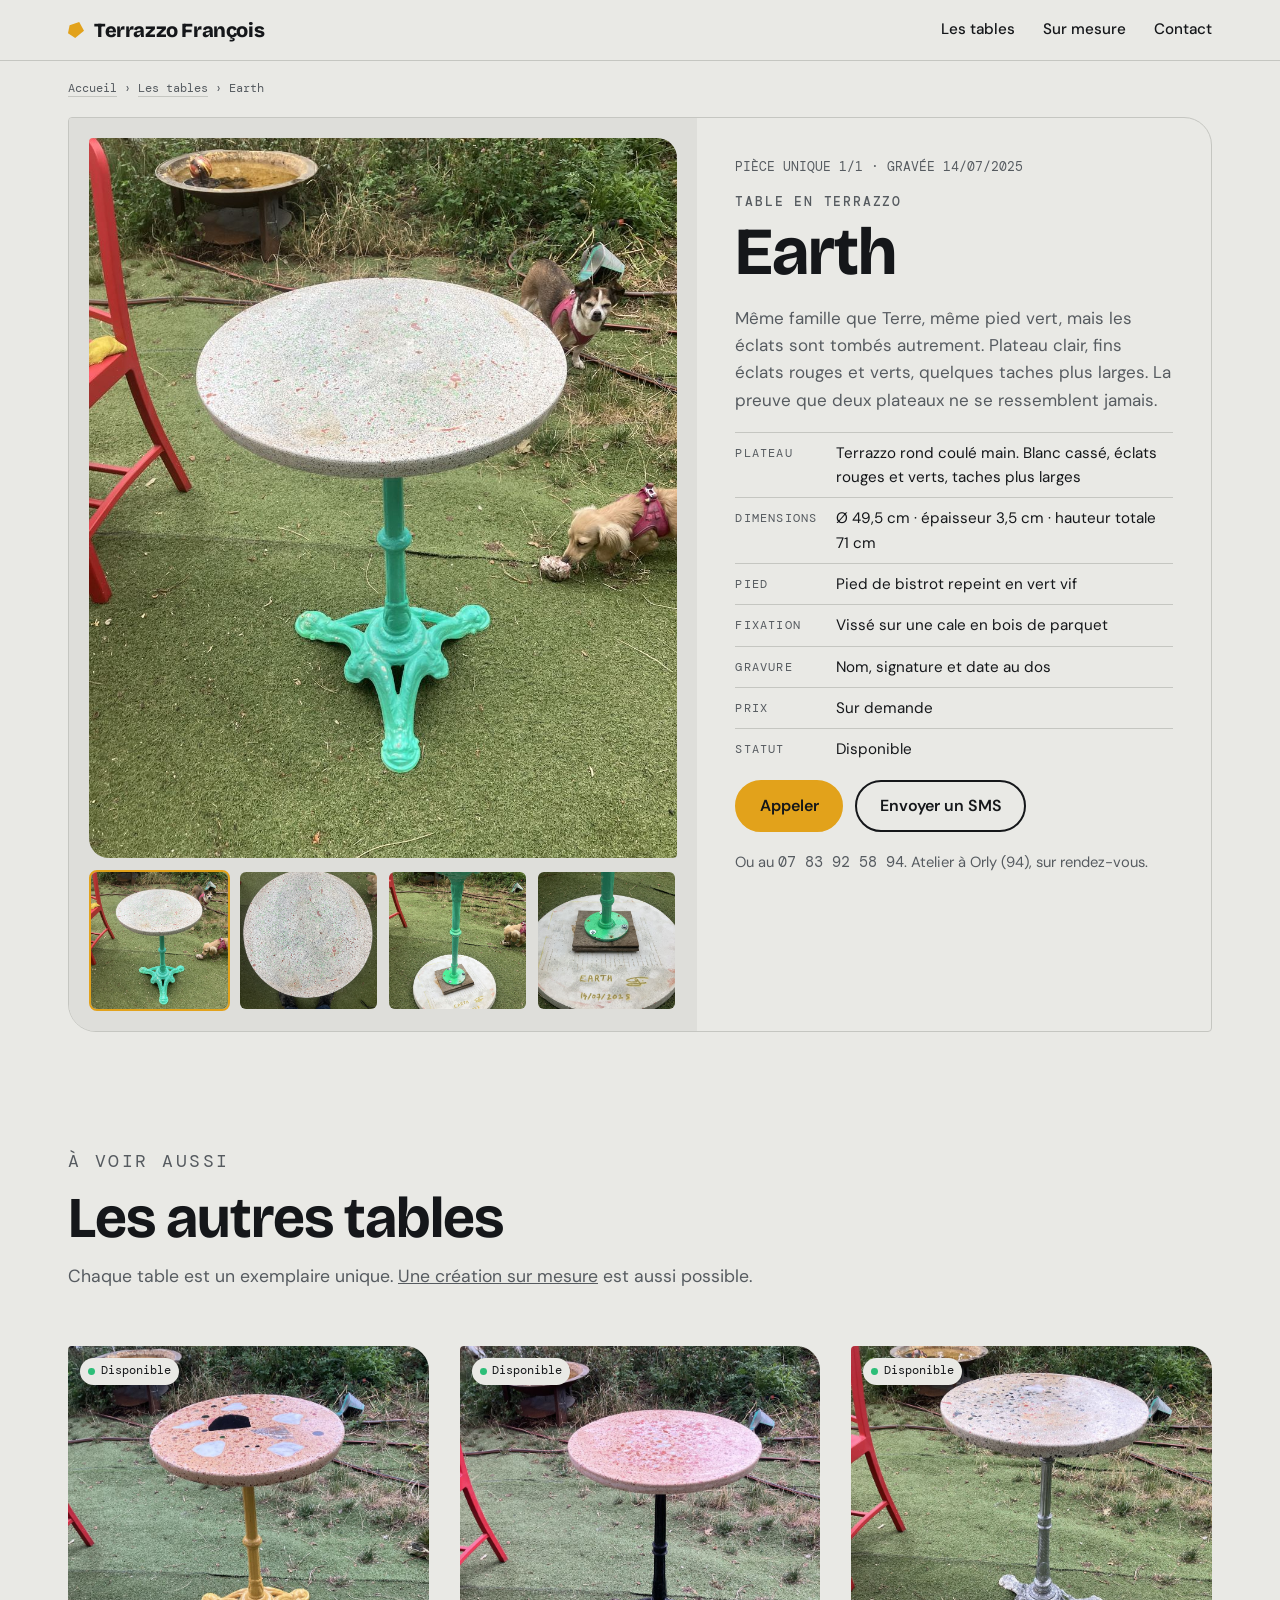
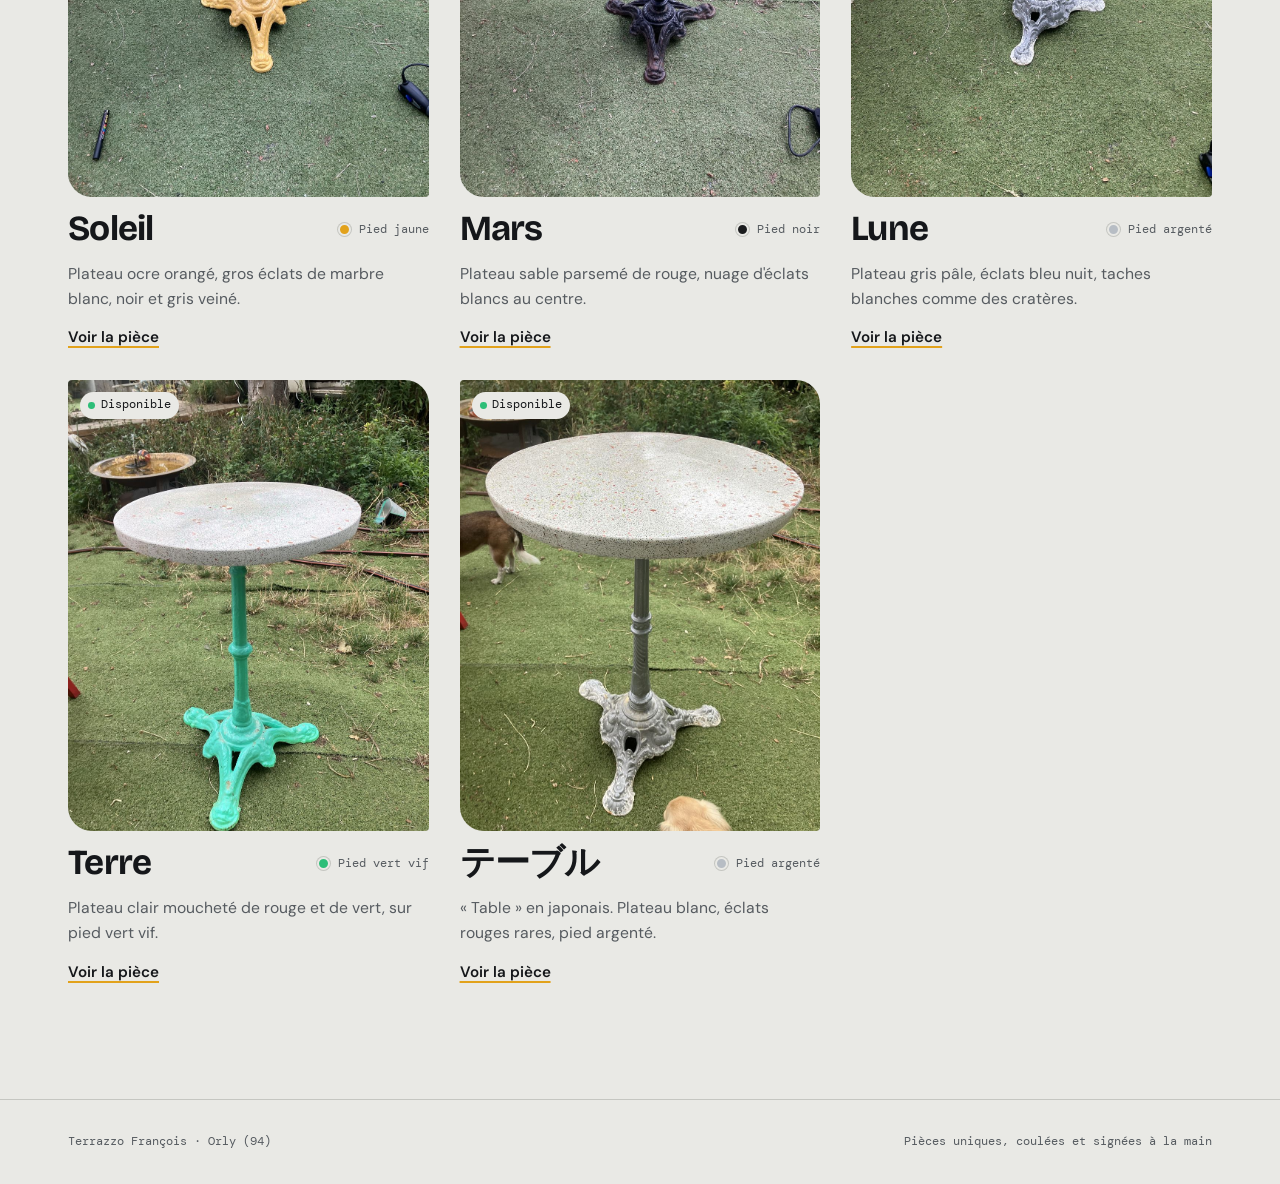
==== tables/earth/index.html @ f6dec630 "SEO : une page par table, données structurées, sitemap, FAQ, CSS externe Co-Authored-By: Claude Sonn" ====
<!doctype html>
<html lang="fr">
<head>
<meta charset="utf-8">
<meta name="viewport" content="width=device-width, initial-scale=1, viewport-fit=cover">
<title>Table terrazzo Earth, pièce unique pied vert vif | Terrazzo François</title>
<meta name="description" content="Table en terrazzo Earth, pièce unique coulée main à Orly. Plateau Ø 49,5 cm, pied vert vif, 71 cm de haut. Nom, signature et date gravés.">
<link rel="canonical" href="https://frafra92.github.io/terrazzo/tables/earth/">
<meta property="og:site_name" content="Terrazzo François">
<meta property="og:locale" content="fr_FR">
<meta property="og:type" content="product">
<meta property="og:title" content="Table terrazzo Earth, pièce unique pied vert vif | Terrazzo François">
<meta property="og:description" content="Table en terrazzo Earth, pièce unique coulée main à Orly. Plateau Ø 49,5 cm, pied vert vif, 71 cm de haut. Nom, signature et date gravés.">
<meta property="og:url" content="https://frafra92.github.io/terrazzo/tables/earth/">
<meta property="og:image" content="https://frafra92.github.io/terrazzo/img/earth-1.jpg">
<meta name="twitter:card" content="summary_large_image">
<link rel="preconnect" href="https://fonts.googleapis.com">
<link rel="preconnect" href="https://fonts.gstatic.com" crossorigin>
<link rel="stylesheet" href="https://fonts.googleapis.com/css2?family=Bricolage+Grotesque:opsz,wght@12..96,500..800&family=DM+Sans:wght@400;500;600&family=DM+Mono:wght@400;500&family=Noto+Sans+JP:wght@600&text=%E3%83%86%E3%83%BC%E3%83%96%E3%83%AB&display=swap">
<link rel="stylesheet" href="../../style.css">
<script type="application/ld+json">{"@context": "https://schema.org", "@type": "Product", "name": "Table en terrazzo Earth", "description": "Même famille que Terre, même pied vert, mais les éclats sont tombés autrement. Plateau clair, fins éclats rouges et verts, quelques taches plus larges. La preuve que deux plateaux ne se ressemblent jamais.", "image": ["https://frafra92.github.io/terrazzo/img/earth-1.jpg", "https://frafra92.github.io/terrazzo/img/earth-2.jpg", "https://frafra92.github.io/terrazzo/img/earth-3.jpg", "https://frafra92.github.io/terrazzo/img/earth-4.jpg"], "brand": {"@type": "Brand", "name": "Terrazzo François"}, "category": "Table", "material": "Terrazzo", "color": "vert vif", "height": {"@type": "QuantitativeValue", "value": 71, "unitCode": "CMT"}, "width": {"@type": "QuantitativeValue", "value": 49.5, "unitCode": "CMT"}, "depth": {"@type": "QuantitativeValue", "value": 49.5, "unitCode": "CMT"}, "productionDate": "2025-07-14", "url": "https://frafra92.github.io/terrazzo/tables/earth/"}</script>
<script type="application/ld+json">{"@context": "https://schema.org", "@type": "BreadcrumbList", "itemListElement": [{"@type": "ListItem", "position": 1, "name": "Accueil", "item": "https://frafra92.github.io/terrazzo/"}, {"@type": "ListItem", "position": 2, "name": "Les tables", "item": "https://frafra92.github.io/terrazzo/#pieces"}, {"@type": "ListItem", "position": 3, "name": "Earth", "item": "https://frafra92.github.io/terrazzo/tables/earth/"}]}</script>
</head>
<body>
<header class="top">
  <div class="wrap">
    <a class="brand" href="../../"><i aria-hidden="true"></i>Terrazzo François</a>
    <nav aria-label="Navigation principale">
      <a href="../../#pieces">Les tables</a>
      <a href="../../#sur-mesure">Sur mesure</a>
      <a href="../../#contact">Contact</a>
    </nav>
  </div>
</header>

<main>
  <div class="wrap">
    <nav class="crumbs" aria-label="Fil d'Ariane"><a href="../../">Accueil</a> › <a href="../../#pieces">Les tables</a> › Earth</nav>
    <article class="tpage">
      <div class="gal">
        <img class="big" id="big" src="../../img/earth-1.jpg" alt="Table en terrazzo Earth, plateau clair sur pied vert vif, vue de profil" width="975" height="1300" fetchpriority="high">
        <div class="thumbs" id="thumbs"><a href="../../img/earth-1.jpg" data-i="0" aria-label="Photo 1" aria-current="true"><img src="../../img/earth-1.jpg" alt="" loading="lazy" width="150" height="150"></a><a href="../../img/earth-2.jpg" data-i="1" aria-label="Photo 2"><img src="../../img/earth-2.jpg" alt="" loading="lazy" width="150" height="150"></a><a href="../../img/earth-3.jpg" data-i="2" aria-label="Photo 3"><img src="../../img/earth-3.jpg" alt="" loading="lazy" width="150" height="150"></a><a href="../../img/earth-4.jpg" data-i="3" aria-label="Photo 4"><img src="../../img/earth-4.jpg" alt="" loading="lazy" width="150" height="150"></a></div>
      </div>
      <div class="info">
        <p class="insc">PIÈCE UNIQUE 1/1 · GRAVÉE 14/07/2025</p>
        <h1><span class="pre">Table en terrazzo</span>Earth</h1>
        <p>Même famille que Terre, même pied vert, mais les éclats sont tombés autrement. Plateau clair, fins éclats rouges et verts, quelques taches plus larges. La preuve que deux plateaux ne se ressemblent jamais.</p>
        <dl class="spec"><div><dt>Plateau</dt><dd>Terrazzo rond coulé main. Blanc cassé, éclats rouges et verts, taches plus larges</dd></div><div><dt>Dimensions</dt><dd>Ø 49,5 cm · épaisseur 3,5 cm · hauteur totale 71 cm</dd></div><div><dt>Pied</dt><dd>Pied de bistrot repeint en vert vif</dd></div><div><dt>Fixation</dt><dd>Vissé sur une cale en bois de parquet</dd></div><div><dt>Gravure</dt><dd>Nom, signature et date au dos</dd></div><div><dt>Prix</dt><dd>Sur demande</dd></div><div><dt>Statut</dt><dd>Disponible</dd></div></dl>
        
        <div class="ctas">
          <a class="btn primary" href="tel:+33783925894">Appeler</a>
          <a class="btn" href="sms:+33783925894?&body=Bonjour%2C%20la%20table%20terrazzo%20Earth%20est-elle%20toujours%20disponible%20%3F">Envoyer un SMS</a>
        </div>
        <p class="note">Ou au <span class="num">07 83 92 58 94</span>. Atelier à Orly (94), sur rendez-vous.</p>
      </div>
    </article>
  </div>
  <section class="section">
    <div class="wrap">
      <div class="head"><p class="eyebrow">À voir aussi</p><h2>Les autres tables</h2>
        <p>Chaque table est un exemplaire unique. <a href="../../#sur-mesure">Une création sur mesure</a> est aussi possible.</p></div>
      <div class="grid">
  <a class="card" href="../soleil/" aria-label="Voir la table en terrazzo Soleil">
    <div class="ph"><img src="../../img/soleil-1.jpg" alt="Table en terrazzo Soleil, plateau ocre et pied jaune, vue de profil" loading="lazy" width="975" height="1300">
      <span class="tag"><i class="dot"></i>Disponible</span></div>
    <div class="row"><h3>Soleil</h3>
      <span class="sw"><i style="background:#E2A21B"></i>Pied jaune</span></div>
    <p>Plateau ocre orangé, gros éclats de marbre blanc, noir et gris veiné.</p>
    <span class="more">Voir la pièce</span>
  </a>
  <a class="card" href="../mars/" aria-label="Voir la table en terrazzo Mars">
    <div class="ph"><img src="../../img/mars-1.jpg" alt="Table en terrazzo Mars, plateau sable et rouge sur pied noir, vue de profil" loading="lazy" width="975" height="1300">
      <span class="tag"><i class="dot"></i>Disponible</span></div>
    <div class="row"><h3>Mars</h3>
      <span class="sw"><i style="background:#1B1C1E"></i>Pied noir</span></div>
    <p>Plateau sable parsemé de rouge, nuage d&#x27;éclats blancs au centre.</p>
    <span class="more">Voir la pièce</span>
  </a>
  <a class="card" href="../lune/" aria-label="Voir la table en terrazzo Lune">
    <div class="ph"><img src="../../img/lune-1.jpg" alt="Table en terrazzo Lune, plateau gris pâle sur pied argenté, vue de profil" loading="lazy" width="975" height="1300">
      <span class="tag"><i class="dot"></i>Disponible</span></div>
    <div class="row"><h3>Lune</h3>
      <span class="sw"><i style="background:#B7BDC4"></i>Pied argenté</span></div>
    <p>Plateau gris pâle, éclats bleu nuit, taches blanches comme des cratères.</p>
    <span class="more">Voir la pièce</span>
  </a>
  <a class="card" href="../terre/" aria-label="Voir la table en terrazzo Terre">
    <div class="ph"><img src="../../img/terre-1.jpg" alt="Table en terrazzo Terre, plateau clair sur pied vert vif, vue de profil" loading="lazy" width="975" height="1300">
      <span class="tag"><i class="dot"></i>Disponible</span></div>
    <div class="row"><h3>Terre</h3>
      <span class="sw"><i style="background:#2DBE78"></i>Pied vert vif</span></div>
    <p>Plateau clair moucheté de rouge et de vert, sur pied vert vif.</p>
    <span class="more">Voir la pièce</span>
  </a>
  <a class="card" href="../teburu/" aria-label="Voir la table en terrazzo テーブル">
    <div class="ph"><img src="../../img/table-1.jpg" alt="Table en terrazzo テーブル (tēburu), plateau blanc sur pied argenté, vue de profil" loading="lazy" width="975" height="1300">
      <span class="tag"><i class="dot"></i>Disponible</span></div>
    <div class="row"><h3 lang="ja">テーブル</h3>
      <span class="sw"><i style="background:#B7BDC4"></i>Pied argenté</span></div>
    <p>« Table » en japonais. Plateau blanc, éclats rouges rares, pied argenté.</p>
    <span class="more">Voir la pièce</span>
  </a></div>
    </div>
  </section>
</main>
<footer><div class="wrap"><span>Terrazzo François · Orly (94)</span><span>Pièces uniques, coulées et signées à la main</span></div></footer>

<script>
(function(){var big=document.getElementById("big"),th=document.getElementById("thumbs");
th.addEventListener("click",function(e){var a=e.target.closest("a");if(!a)return;e.preventDefault();
big.src=a.href;[].forEach.call(th.children,function(x){x.removeAttribute("aria-current")});a.setAttribute("aria-current","true");});})();
</script>
</body>
</html>
---- style.css ----
/* Layout: a terrazzo field (generated chips) behind a solid headline panel; then a gallery of six one-of-one pieces, each opening into a four-photo viewer; custom orders and contact below. */
:root{
  --bg:#E9E9E5; --bg2:#DEDEDA; --card:#F3F3F0; --fg:#15171A; --mute:#565B60; --line:#C5C6C1;
  --accent:#E2A21B; --accent-ink:#15171A;
  --c-green:#2DBE78; --c-yellow:#E2A21B; --c-black:#1B1C1E; --c-silver:#B7BDC4; --c-red:#C2492F; --c-ochre:#D8A57C;
  --f-display:"Bricolage Grotesque","Helvetica Neue",Arial,sans-serif;
  --f-body:"DM Sans","Helvetica Neue",Arial,sans-serif;
  --f-mono:"DM Mono",ui-monospace,Menlo,Consolas,monospace;
  --gutter:clamp(16px,4vw,48px);
}
@media (prefers-color-scheme:dark){:root:not([data-theme="light"]){
  --bg:#111314; --bg2:#191C1E; --card:#1A1D1F; --fg:#ECEDEA; --mute:#A3A8AB; --line:#2F3336; --c-black:#3A3D40; color-scheme:dark}}
:root[data-theme="dark"]{
  --bg:#111314; --bg2:#191C1E; --card:#1A1D1F; --fg:#ECEDEA; --mute:#A3A8AB; --line:#2F3336; --c-black:#3A3D40; color-scheme:dark}

*{box-sizing:border-box}
html{scroll-behavior:smooth;scroll-padding-top:72px}
body{margin:0;background:var(--bg);color:var(--fg);font-family:var(--f-body);font-size:17px;line-height:1.6;padding-inline:0}
img{display:block;max-width:100%;height:auto}
a{color:inherit}
:focus-visible{outline:3px solid var(--accent);outline-offset:3px}
.wrap{max-width:1240px;margin-inline:auto;padding-inline:var(--gutter)}
h1,h2,h3{font-family:var(--f-display);font-weight:700;letter-spacing:-.02em;line-height:1.02;margin:0;text-wrap:balance}
h2{font-size:clamp(2rem,5vw,3.6rem)}
p{margin:0;text-wrap:pretty}
.eyebrow{font-family:var(--f-mono);font-size:.78rem;letter-spacing:.14em;text-transform:uppercase;color:var(--mute)}
.btn{display:inline-flex;align-items:center;gap:.5em;font:600 1rem/1 var(--f-body);padding:1em 1.4em;border-radius:999px;border:2px solid var(--fg);background:transparent;color:var(--fg);text-decoration:none;cursor:pointer}
.btn.primary{background:var(--accent);border-color:var(--accent);color:var(--accent-ink)}
.btn:hover{transform:translateY(-1px)}
.btn.primary:hover{filter:brightness(1.06)}

/* header */
.top{position:sticky;top:env(safe-area-inset-top,0px);z-index:20;background:var(--bg);border-bottom:1px solid var(--line)}
.top .wrap{display:flex;align-items:center;justify-content:space-between;gap:16px;min-height:60px;flex-wrap:wrap;padding-block:6px}
.brand{font-family:var(--f-display);font-weight:800;font-size:1.25rem;letter-spacing:-.02em;text-decoration:none;display:flex;align-items:center;gap:.5em}
.brand i{display:inline-block;width:.8em;height:.8em;background:var(--accent);clip-path:polygon(10% 20%,70% 0,100% 55%,45% 100%,0 70%)}
.top nav{display:flex;gap:clamp(12px,2.4vw,28px);font-size:.95rem;font-weight:500}
.top nav a{text-decoration:none;padding:.4em 0;border-bottom:2px solid transparent}
.top nav a:hover{border-color:var(--accent)}

/* hero */
.hero{position:relative;padding-block:clamp(40px,8vw,110px);overflow:hidden;background:var(--bg2)}
#chips{position:absolute;inset:0;width:100%;height:100%}
.hero .wrap{position:relative}
.panel{background:var(--bg);max-width:680px;padding:clamp(22px,4vw,48px);display:flex;flex-direction:column;gap:22px;border-radius:4px 28px 4px 28px}
.panel h1{font-size:clamp(2.4rem,6.4vw,4.8rem)}
.panel .lead{font-size:1.15rem;color:var(--mute);max-width:46ch}
.ctas{display:flex;flex-wrap:wrap;gap:12px}
.facts{display:flex;flex-wrap:wrap;gap:8px 20px;font-family:var(--f-mono);font-size:.8rem;color:var(--mute)}
.facts span::before{content:"";display:inline-block;width:.55em;height:.55em;background:var(--accent);margin-right:.5em;clip-path:polygon(10% 20%,70% 0,100% 55%,45% 100%,0 70%)}

.group{margin:0}
.group img{width:100%;max-height:70vh;object-fit:cover}
.group figcaption{font-family:var(--f-mono);font-size:.78rem;color:var(--mute);padding-block:10px}

/* collection */
.section{padding-block:clamp(56px,9vw,120px)}
.head{display:flex;flex-direction:column;gap:14px;margin-bottom:clamp(28px,5vw,56px);max-width:760px}
.head p{color:var(--mute);font-size:1.1rem}
.grid{display:grid;grid-template-columns:repeat(3,minmax(0,1fr));gap:clamp(16px,2.4vw,32px)}
@media (max-width:900px){.grid{grid-template-columns:repeat(2,minmax(0,1fr))}}
@media (max-width:560px){.grid{grid-template-columns:minmax(0,1fr)}}
.card{background:none;border:0;padding:0;text-align:left;color:inherit;font:inherit;cursor:pointer;display:flex;flex-direction:column;gap:14px;min-width:0}
.card .ph{position:relative;aspect-ratio:4/5;overflow:hidden;background:var(--bg2);border-radius:4px 24px 4px 24px}
.card .ph img{width:100%;height:100%;object-fit:cover;transition:transform .5s}
.card:hover .ph img{transform:scale(1.04)}
.card .tag{position:absolute;left:12px;top:12px;background:var(--bg);color:var(--fg);font-family:var(--f-mono);font-size:.72rem;padding:.35em .7em;border-radius:999px;display:flex;align-items:center;gap:.5em}
.dot{width:.6em;height:.6em;border-radius:50%;background:var(--c-green)}
.card .row{display:flex;align-items:center;justify-content:space-between;gap:10px}
.card h3{font-size:clamp(1.7rem,3vw,2.2rem)}
.sw{display:flex;align-items:center;gap:8px;font-family:var(--f-mono);font-size:.74rem;color:var(--mute)}
.sw i{width:1.1em;height:1.1em;border-radius:50%;border:2px solid var(--bg);box-shadow:0 0 0 1px var(--line)}
.card p{color:var(--mute);font-size:.98rem}
.card .more{font-weight:600;font-size:.95rem;text-decoration:underline;text-underline-offset:4px;text-decoration-thickness:2px;text-decoration-color:var(--accent)}

/* signature */
.sign{background:var(--c-black);color:#ECEDEA}
.sign .wrap{display:grid;grid-template-columns:minmax(0,1fr) minmax(0,1fr);gap:clamp(24px,5vw,72px);align-items:center}
@media (max-width:820px){.sign .wrap{grid-template-columns:minmax(0,1fr)}}
.sign img{width:100%;aspect-ratio:1/1;object-fit:cover;object-position:50% 78%;border-radius:4px 28px 4px 28px}
.sign h2{margin-bottom:18px}
.sign p{color:#B9BDC0;max-width:48ch}
.sign ul{list-style:none;padding:0;margin:28px 0 0;display:flex;flex-direction:column;gap:14px;font-size:1rem}
.sign li{display:flex;gap:14px;align-items:baseline;border-top:1px solid #3A3D40;padding-top:14px}
.sign li b{font-family:var(--f-mono);font-weight:500;font-size:.8rem;color:var(--accent);min-width:7.5em}
.sign .eyebrow{color:#9DA2A6;display:block;margin-bottom:14px}

/* custom */
.custom{display:grid;grid-template-columns:minmax(0,1.05fr) minmax(0,.95fr);gap:clamp(24px,5vw,72px)}
@media (max-width:860px){.custom{grid-template-columns:minmax(0,1fr)}}
.opts{display:grid;grid-template-columns:repeat(2,minmax(0,1fr));gap:12px;margin-top:28px}
@media (max-width:520px){.opts{grid-template-columns:minmax(0,1fr)}}
.opt{padding:16px 18px;background:var(--card);border-left:6px solid var(--oc,var(--accent));border-radius:2px 14px 2px 14px}
.opt b{display:block;font-family:var(--f-display);font-size:1.1rem;margin-bottom:2px}
.opt span{color:var(--mute);font-size:.95rem}
.steps{list-style:none;margin:0;padding:0;display:flex;flex-direction:column}
.steps li{display:grid;grid-template-columns:2.6rem minmax(0,1fr);gap:14px;padding-block:20px;border-top:1px solid var(--line)}
.steps li:last-child{border-bottom:1px solid var(--line)}
.steps .n{font-family:var(--f-mono);font-size:.9rem;color:var(--mute);padding-top:.3em}
.steps h3{font-size:1.4rem;margin-bottom:6px}
.steps p{color:var(--mute)}
.steps-title{font-family:var(--f-mono);font-size:.78rem;letter-spacing:.14em;text-transform:uppercase;color:var(--mute);margin-bottom:14px}

.strip{display:grid;grid-template-columns:repeat(4,minmax(0,1fr));gap:12px;margin-top:clamp(40px,6vw,72px)}
@media (max-width:760px){.strip{grid-template-columns:repeat(2,minmax(0,1fr))}}
.strip img{width:100%;aspect-ratio:3/4;object-fit:cover;border-radius:4px 18px 4px 18px}
.strip-cap{font-family:var(--f-mono);font-size:.78rem;color:var(--mute);margin-top:12px}

/* contact */
.contact{background:var(--bg2)}
.cwrap{display:grid;grid-template-columns:minmax(0,.9fr) minmax(0,1.1fr);gap:clamp(24px,5vw,72px)}
@media (max-width:860px){.cwrap{grid-template-columns:minmax(0,1fr)}}
.cinfo{display:flex;flex-direction:column;gap:18px}
.cinfo p{color:var(--mute)}
.dl{display:grid;gap:10px;font-size:1rem;margin:0}
.dl div{display:flex;gap:12px;border-top:1px solid var(--line);padding-top:10px}
.dl dt{font-family:var(--f-mono);font-size:.76rem;text-transform:uppercase;letter-spacing:.1em;color:var(--mute);min-width:7em;padding-top:.25em}
.dl dd{margin:0;user-select:all;min-width:0;overflow-wrap:anywhere}
form{display:flex;flex-direction:column;gap:16px;background:var(--bg);padding:clamp(18px,3vw,32px);border-radius:4px 28px 4px 28px}
.f{display:flex;flex-direction:column;gap:6px;min-width:0}
.f label{font-weight:600;font-size:.92rem}
.f input,.f select,.f textarea{font:inherit;color:var(--fg);background:var(--card);border:1.5px solid var(--line);border-radius:10px;padding:.8em .9em;width:100%;min-width:0}
.f textarea{min-height:120px;resize:vertical}
.two{display:grid;grid-template-columns:repeat(2,minmax(0,1fr));gap:16px}
@media (max-width:520px){.two{grid-template-columns:minmax(0,1fr)}}
.out{display:flex;flex-direction:column;gap:12px;border:2px dashed var(--accent);border-radius:14px;padding:16px}
.out pre{margin:0;white-space:pre-wrap;font-family:var(--f-mono);font-size:.84rem;user-select:all;overflow-wrap:anywhere}
.out .acts{display:flex;flex-wrap:wrap;gap:10px;align-items:center}
.out small{color:var(--mute)}
footer{padding-block:32px;border-top:1px solid var(--line);font-family:var(--f-mono);font-size:.78rem;color:var(--mute)}
footer .wrap{display:flex;flex-wrap:wrap;gap:8px 24px;justify-content:space-between}

@media (prefers-reduced-motion:reduce){html{scroll-behavior:auto}*{transition:none!important}}

/* cartes en lien */
a.card{text-decoration:none}
.skip{position:absolute;left:-999px}

/* page d'une table */
.crumbs{font-family:var(--f-mono);font-size:.78rem;color:var(--mute);padding-block:18px}
.crumbs a{text-decoration:none;border-bottom:1px solid var(--line)}
.tpage{display:grid;grid-template-columns:minmax(0,1.1fr) minmax(0,.9fr);background:var(--bg);border-radius:4px 28px 4px 28px;overflow:hidden;border:1px solid var(--line)}
@media (max-width:820px){.tpage{grid-template-columns:minmax(0,1fr)}}
.tpage h1{font-size:clamp(2.6rem,6vw,4.2rem)}
.tpage .info{padding:clamp(20px,3vw,40px);display:flex;flex-direction:column;gap:18px;min-width:0}
.tpage .info p{color:var(--mute)}
.tpage .gal{background:var(--bg2);padding:clamp(12px,2vw,20px);display:flex;flex-direction:column;gap:12px;min-width:0}
.tpage .big{width:100%;aspect-ratio:3/4;object-fit:cover;border-radius:4px 20px 4px 20px;max-height:80vh}
.tpage .insc{font-family:var(--f-mono);font-size:.82rem;color:var(--mute)}
.thumbs a{display:block;border:2px solid transparent;border-radius:8px;overflow:hidden;aspect-ratio:1}
.thumbs a[aria-current="true"]{border-color:var(--accent)}
.thumbs img{width:100%;height:100%;object-fit:cover}
.spec{display:grid;gap:8px;margin:0;font-size:.95rem}
.spec div{display:flex;gap:12px;border-top:1px solid var(--line);padding-top:8px}
.spec dt{font-family:var(--f-mono);font-size:.74rem;text-transform:uppercase;letter-spacing:.1em;color:var(--mute);min-width:7.5em;padding-top:.25em}
.spec dd{margin:0;min-width:0}
.ctas{display:flex;flex-wrap:wrap;gap:12px}
.num{font-family:var(--f-mono);font-size:.95rem;user-select:all}

/* FAQ */
.faq{display:flex;flex-direction:column;max-width:820px}
.faq details{border-top:1px solid var(--line);padding-block:16px}
.faq details:last-child{border-bottom:1px solid var(--line)}
.faq summary{cursor:pointer;font-family:var(--f-display);font-weight:700;font-size:1.2rem;letter-spacing:-.01em}
.faq p{color:var(--mute);margin-top:10px;max-width:62ch}

.pre{display:block;font-family:var(--f-mono);font-weight:500;font-size:.8rem;letter-spacing:.14em;text-transform:uppercase;color:var(--mute);margin-bottom:10px}
.note{font-size:.92rem;color:var(--mute)}
.part{margin:0;padding-left:1.1em;color:var(--mute)}
.thumbs{display:grid;grid-template-columns:repeat(4,minmax(0,1fr));gap:8px}
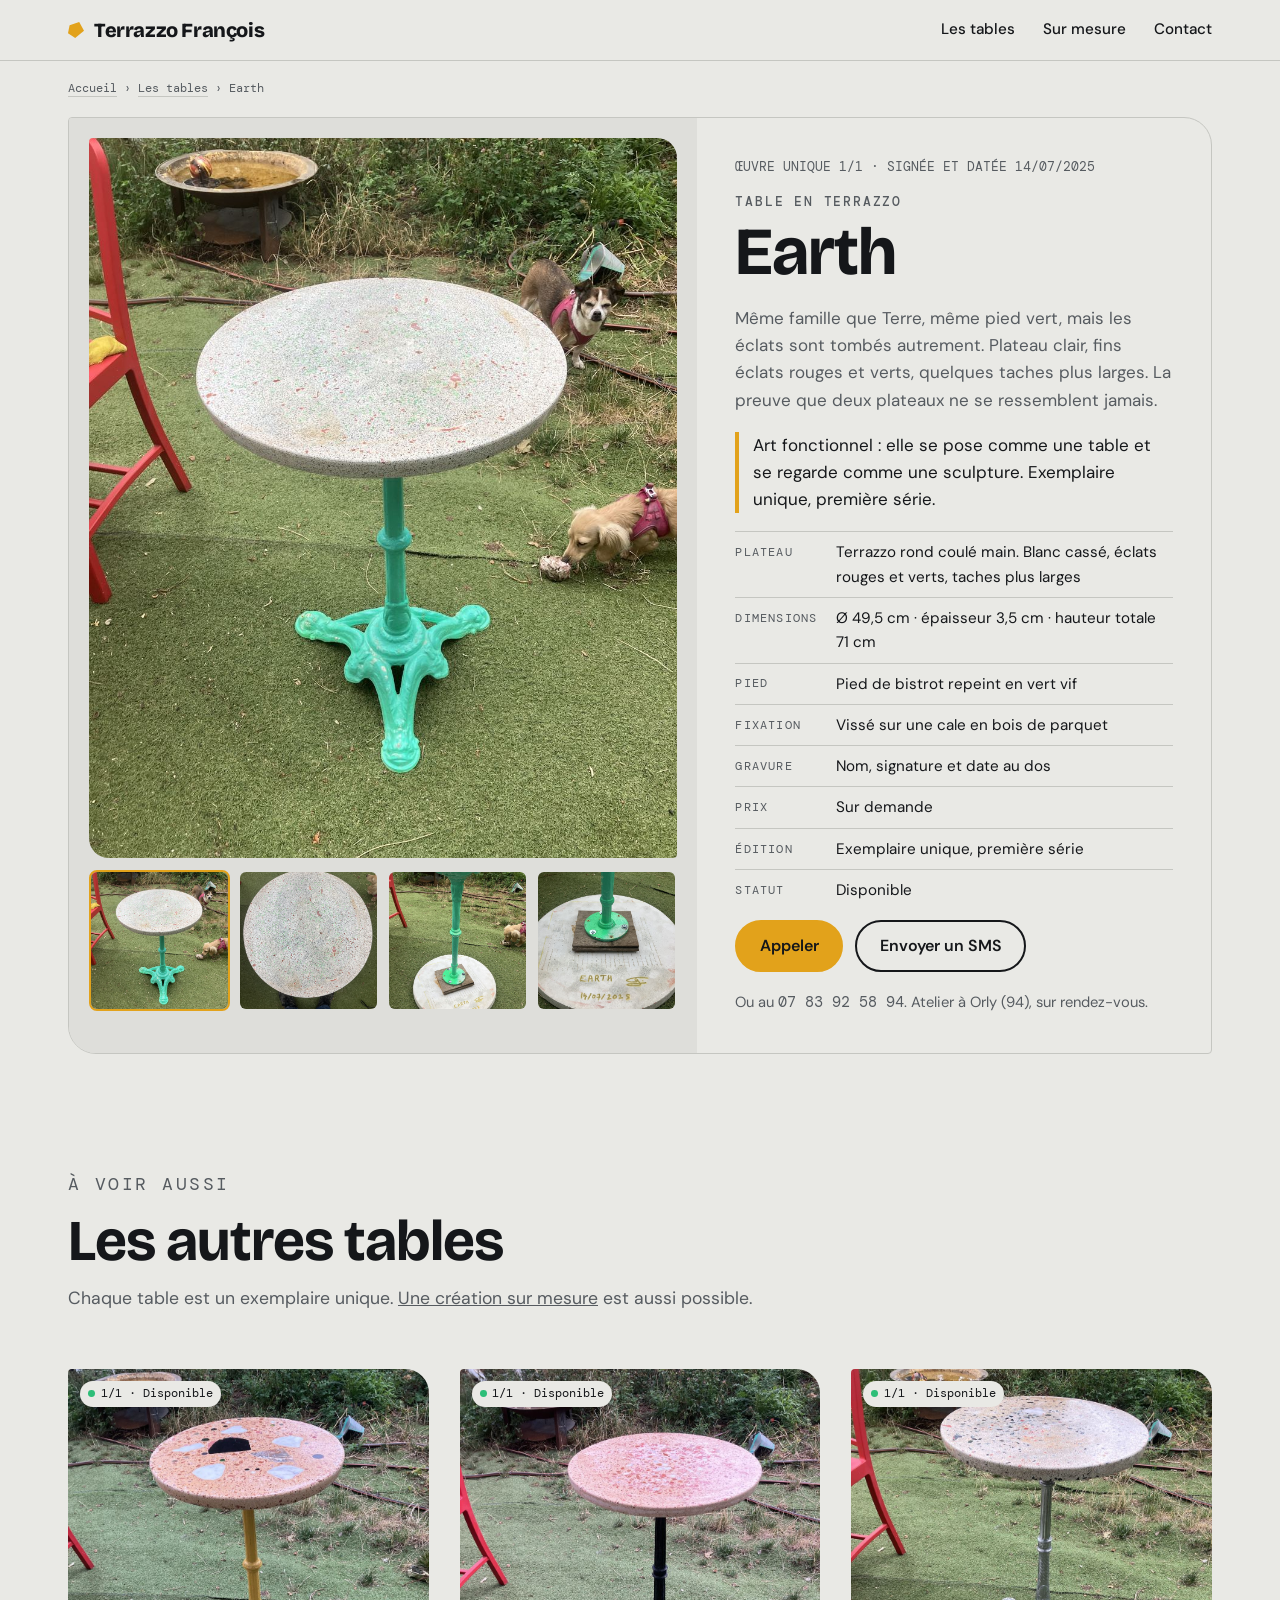
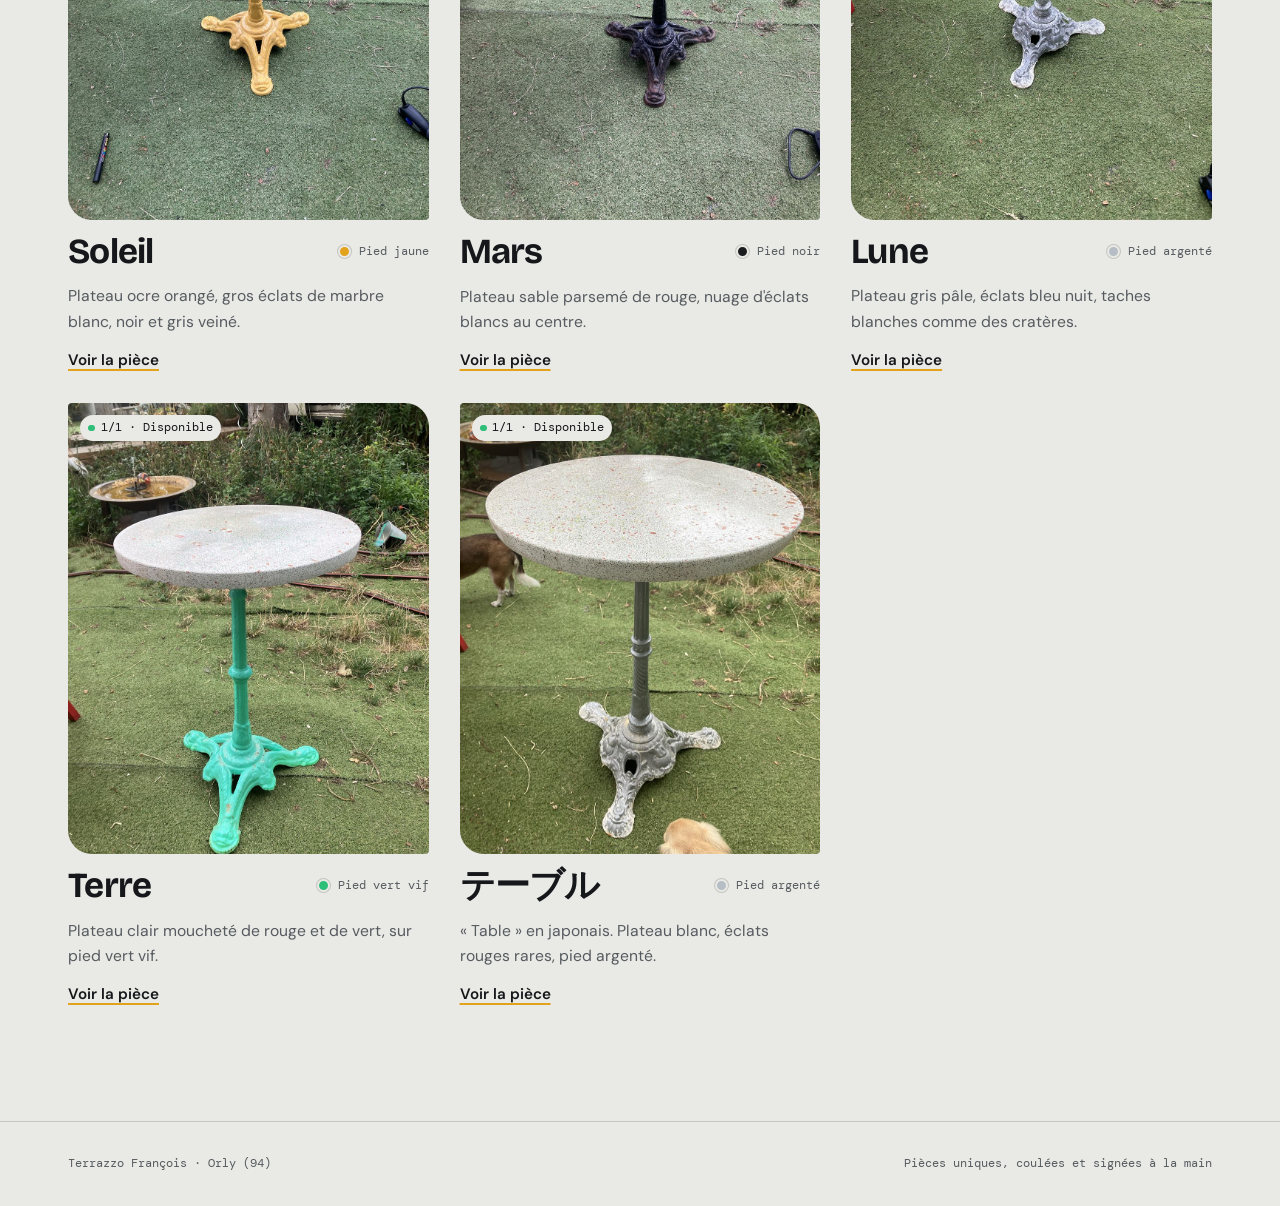
==== commit e59ee00f: "Positionnement art fonctionnel : œuvres uniques, première série, section dédiée Co-Authored-By: Clau" ====
--- a/tables/earth/index.html
+++ b/tables/earth/index.html
@@ -3,14 +3,14 @@
 <head>
 <meta charset="utf-8">
 <meta name="viewport" content="width=device-width, initial-scale=1, viewport-fit=cover">
-<title>Table terrazzo Earth, pièce unique pied vert vif | Terrazzo François</title>
-<meta name="description" content="Table en terrazzo Earth, pièce unique coulée main à Orly. Plateau Ø 49,5 cm, pied vert vif, 71 cm de haut. Nom, signature et date gravés.">
+<title>Table terrazzo Earth, œuvre unique pied vert vif | Terrazzo François</title>
+<meta name="description" content="Table en terrazzo Earth, œuvre unique coulée main à Orly. Plateau Ø 49,5 cm, pied vert vif, 71 cm de haut. Gravée, signée et datée.">
 <link rel="canonical" href="https://frafra92.github.io/terrazzo/tables/earth/">
 <meta property="og:site_name" content="Terrazzo François">
 <meta property="og:locale" content="fr_FR">
 <meta property="og:type" content="product">
-<meta property="og:title" content="Table terrazzo Earth, pièce unique pied vert vif | Terrazzo François">
-<meta property="og:description" content="Table en terrazzo Earth, pièce unique coulée main à Orly. Plateau Ø 49,5 cm, pied vert vif, 71 cm de haut. Nom, signature et date gravés.">
+<meta property="og:title" content="Table terrazzo Earth, œuvre unique pied vert vif | Terrazzo François">
+<meta property="og:description" content="Table en terrazzo Earth, œuvre unique coulée main à Orly. Plateau Ø 49,5 cm, pied vert vif, 71 cm de haut. Gravée, signée et datée.">
 <meta property="og:url" content="https://frafra92.github.io/terrazzo/tables/earth/">
 <meta property="og:image" content="https://frafra92.github.io/terrazzo/img/earth-1.jpg">
 <meta name="twitter:card" content="summary_large_image">
@@ -42,10 +42,11 @@
         <div class="thumbs" id="thumbs"><a href="../../img/earth-1.jpg" data-i="0" aria-label="Photo 1" aria-current="true"><img src="../../img/earth-1.jpg" alt="" loading="lazy" width="150" height="150"></a><a href="../../img/earth-2.jpg" data-i="1" aria-label="Photo 2"><img src="../../img/earth-2.jpg" alt="" loading="lazy" width="150" height="150"></a><a href="../../img/earth-3.jpg" data-i="2" aria-label="Photo 3"><img src="../../img/earth-3.jpg" alt="" loading="lazy" width="150" height="150"></a><a href="../../img/earth-4.jpg" data-i="3" aria-label="Photo 4"><img src="../../img/earth-4.jpg" alt="" loading="lazy" width="150" height="150"></a></div>
       </div>
       <div class="info">
-        <p class="insc">PIÈCE UNIQUE 1/1 · GRAVÉE 14/07/2025</p>
+        <p class="insc">ŒUVRE UNIQUE 1/1 · SIGNÉE ET DATÉE 14/07/2025</p>
         <h1><span class="pre">Table en terrazzo</span>Earth</h1>
         <p>Même famille que Terre, même pied vert, mais les éclats sont tombés autrement. Plateau clair, fins éclats rouges et verts, quelques taches plus larges. La preuve que deux plateaux ne se ressemblent jamais.</p>
-        <dl class="spec"><div><dt>Plateau</dt><dd>Terrazzo rond coulé main. Blanc cassé, éclats rouges et verts, taches plus larges</dd></div><div><dt>Dimensions</dt><dd>Ø 49,5 cm · épaisseur 3,5 cm · hauteur totale 71 cm</dd></div><div><dt>Pied</dt><dd>Pied de bistrot repeint en vert vif</dd></div><div><dt>Fixation</dt><dd>Vissé sur une cale en bois de parquet</dd></div><div><dt>Gravure</dt><dd>Nom, signature et date au dos</dd></div><div><dt>Prix</dt><dd>Sur demande</dd></div><div><dt>Statut</dt><dd>Disponible</dd></div></dl>
+        <p class="artline">Art fonctionnel : elle se pose comme une table et se regarde comme une sculpture. Exemplaire unique, première série.</p>
+        <dl class="spec"><div><dt>Plateau</dt><dd>Terrazzo rond coulé main. Blanc cassé, éclats rouges et verts, taches plus larges</dd></div><div><dt>Dimensions</dt><dd>Ø 49,5 cm · épaisseur 3,5 cm · hauteur totale 71 cm</dd></div><div><dt>Pied</dt><dd>Pied de bistrot repeint en vert vif</dd></div><div><dt>Fixation</dt><dd>Vissé sur une cale en bois de parquet</dd></div><div><dt>Gravure</dt><dd>Nom, signature et date au dos</dd></div><div><dt>Prix</dt><dd>Sur demande</dd></div><div><dt>Édition</dt><dd>Exemplaire unique, première série</dd></div><div><dt>Statut</dt><dd>Disponible</dd></div></dl>
         
         <div class="ctas">
           <a class="btn primary" href="tel:+33783925894">Appeler</a>
@@ -62,7 +63,7 @@
       <div class="grid">
   <a class="card" href="../soleil/" aria-label="Voir la table en terrazzo Soleil">
     <div class="ph"><img src="../../img/soleil-1.jpg" alt="Table en terrazzo Soleil, plateau ocre et pied jaune, vue de profil" loading="lazy" width="975" height="1300">
-      <span class="tag"><i class="dot"></i>Disponible</span></div>
+      <span class="tag"><i class="dot"></i>1/1 · Disponible</span></div>
     <div class="row"><h3>Soleil</h3>
       <span class="sw"><i style="background:#E2A21B"></i>Pied jaune</span></div>
     <p>Plateau ocre orangé, gros éclats de marbre blanc, noir et gris veiné.</p>
@@ -70,7 +71,7 @@
   </a>
   <a class="card" href="../mars/" aria-label="Voir la table en terrazzo Mars">
     <div class="ph"><img src="../../img/mars-1.jpg" alt="Table en terrazzo Mars, plateau sable et rouge sur pied noir, vue de profil" loading="lazy" width="975" height="1300">
-      <span class="tag"><i class="dot"></i>Disponible</span></div>
+      <span class="tag"><i class="dot"></i>1/1 · Disponible</span></div>
     <div class="row"><h3>Mars</h3>
       <span class="sw"><i style="background:#1B1C1E"></i>Pied noir</span></div>
     <p>Plateau sable parsemé de rouge, nuage d&#x27;éclats blancs au centre.</p>
@@ -78,7 +79,7 @@
   </a>
   <a class="card" href="../lune/" aria-label="Voir la table en terrazzo Lune">
     <div class="ph"><img src="../../img/lune-1.jpg" alt="Table en terrazzo Lune, plateau gris pâle sur pied argenté, vue de profil" loading="lazy" width="975" height="1300">
-      <span class="tag"><i class="dot"></i>Disponible</span></div>
+      <span class="tag"><i class="dot"></i>1/1 · Disponible</span></div>
     <div class="row"><h3>Lune</h3>
       <span class="sw"><i style="background:#B7BDC4"></i>Pied argenté</span></div>
     <p>Plateau gris pâle, éclats bleu nuit, taches blanches comme des cratères.</p>
@@ -86,7 +87,7 @@
   </a>
   <a class="card" href="../terre/" aria-label="Voir la table en terrazzo Terre">
     <div class="ph"><img src="../../img/terre-1.jpg" alt="Table en terrazzo Terre, plateau clair sur pied vert vif, vue de profil" loading="lazy" width="975" height="1300">
-      <span class="tag"><i class="dot"></i>Disponible</span></div>
+      <span class="tag"><i class="dot"></i>1/1 · Disponible</span></div>
     <div class="row"><h3>Terre</h3>
       <span class="sw"><i style="background:#2DBE78"></i>Pied vert vif</span></div>
     <p>Plateau clair moucheté de rouge et de vert, sur pied vert vif.</p>
@@ -94,7 +95,7 @@
   </a>
   <a class="card" href="../teburu/" aria-label="Voir la table en terrazzo テーブル">
     <div class="ph"><img src="../../img/table-1.jpg" alt="Table en terrazzo テーブル (tēburu), plateau blanc sur pied argenté, vue de profil" loading="lazy" width="975" height="1300">
-      <span class="tag"><i class="dot"></i>Disponible</span></div>
+      <span class="tag"><i class="dot"></i>1/1 · Disponible</span></div>
     <div class="row"><h3 lang="ja">テーブル</h3>
       <span class="sw"><i style="background:#B7BDC4"></i>Pied argenté</span></div>
     <p>« Table » en japonais. Plateau blanc, éclats rouges rares, pied argenté.</p>
--- a/style.css
+++ b/style.css
@@ -168,3 +168,13 @@
 .note{font-size:.92rem;color:var(--mute)}
 .part{margin:0;padding-left:1.1em;color:var(--mute)}
 .thumbs{display:grid;grid-template-columns:repeat(4,minmax(0,1fr));gap:8px}
+
+/* art fonctionnel */
+.art{background:var(--bg2)}
+.artgrid{display:grid;grid-template-columns:repeat(3,minmax(0,1fr));gap:clamp(16px,3vw,40px)}
+@media (max-width:760px){.artgrid{grid-template-columns:minmax(0,1fr)}}
+.artgrid>div{border-top:3px solid var(--accent);padding-top:16px}
+.artgrid h3{font-size:1.5rem;margin-bottom:8px}
+.artgrid p{color:var(--mute)}
+.artnote{margin-top:clamp(24px,4vw,44px);max-width:62ch;font-size:1.1rem}
+.artline{border-left:4px solid var(--accent);padding-left:14px;color:var(--fg)!important}
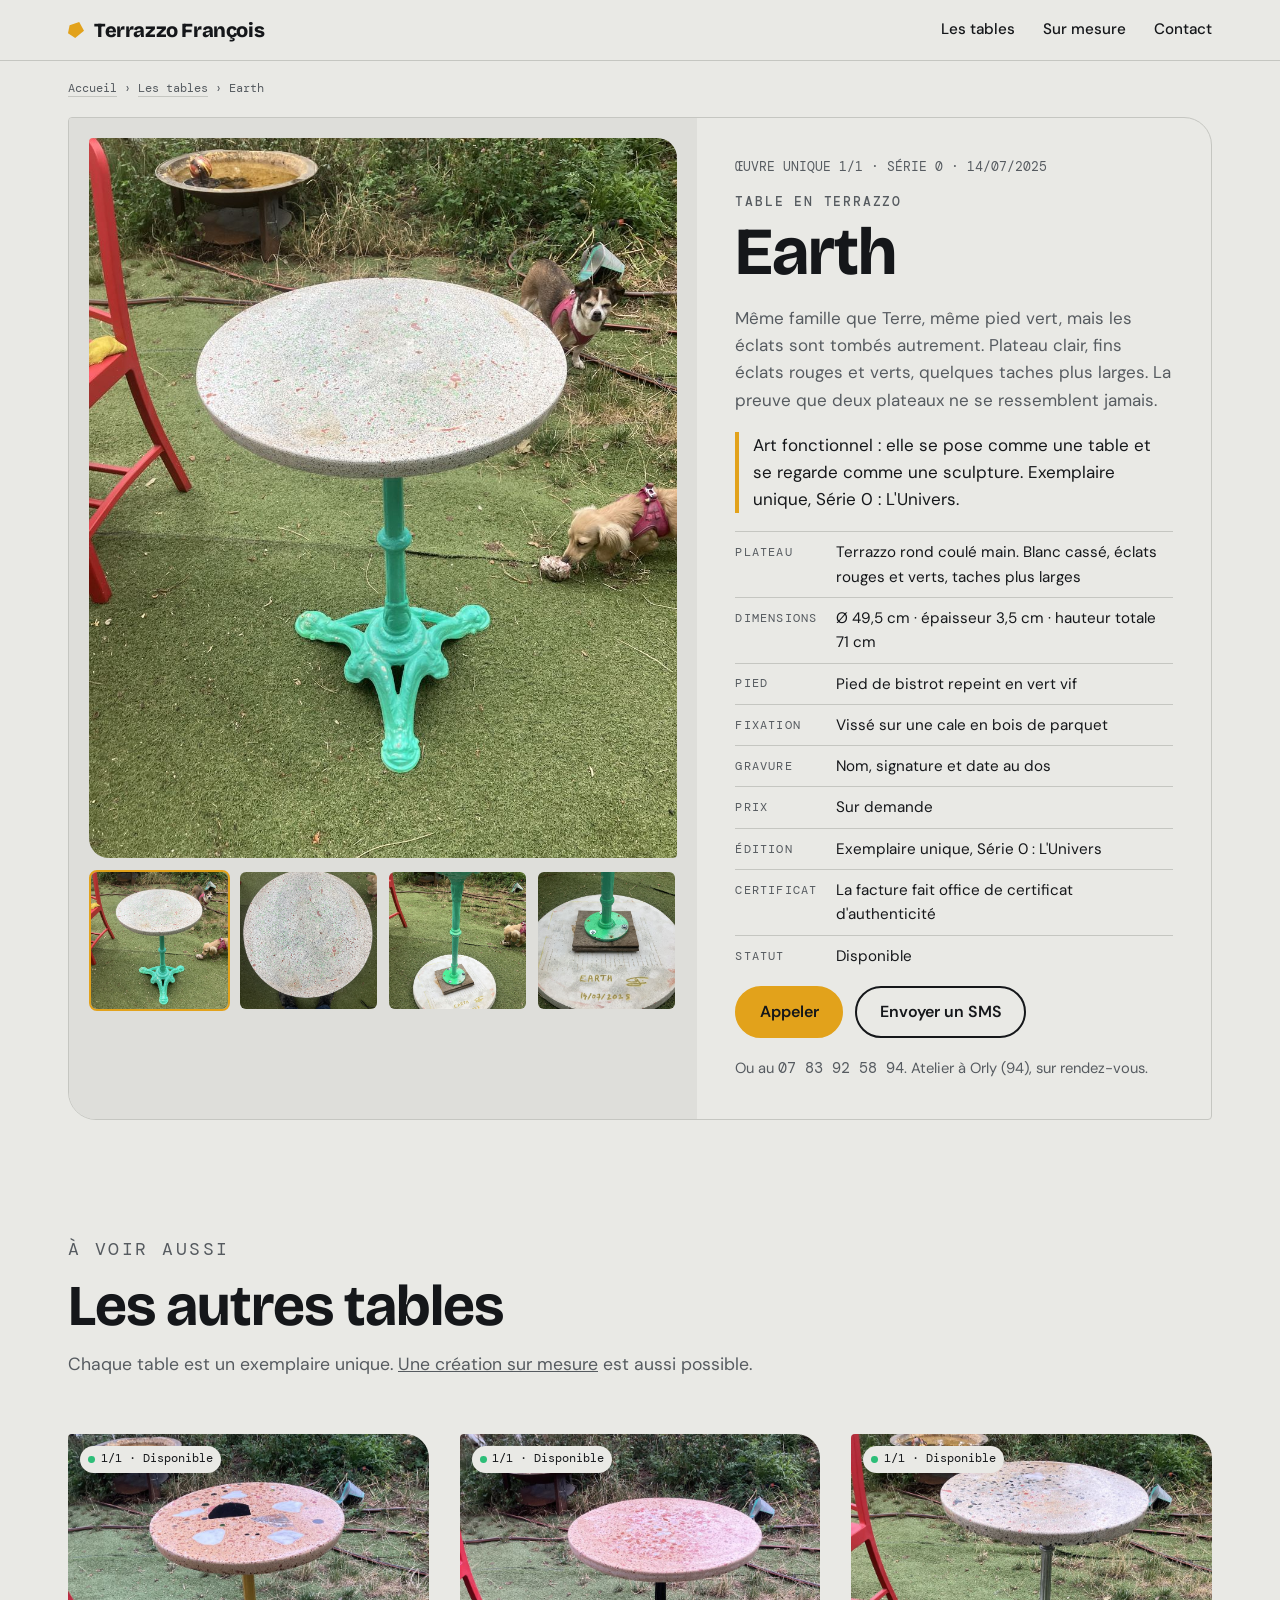
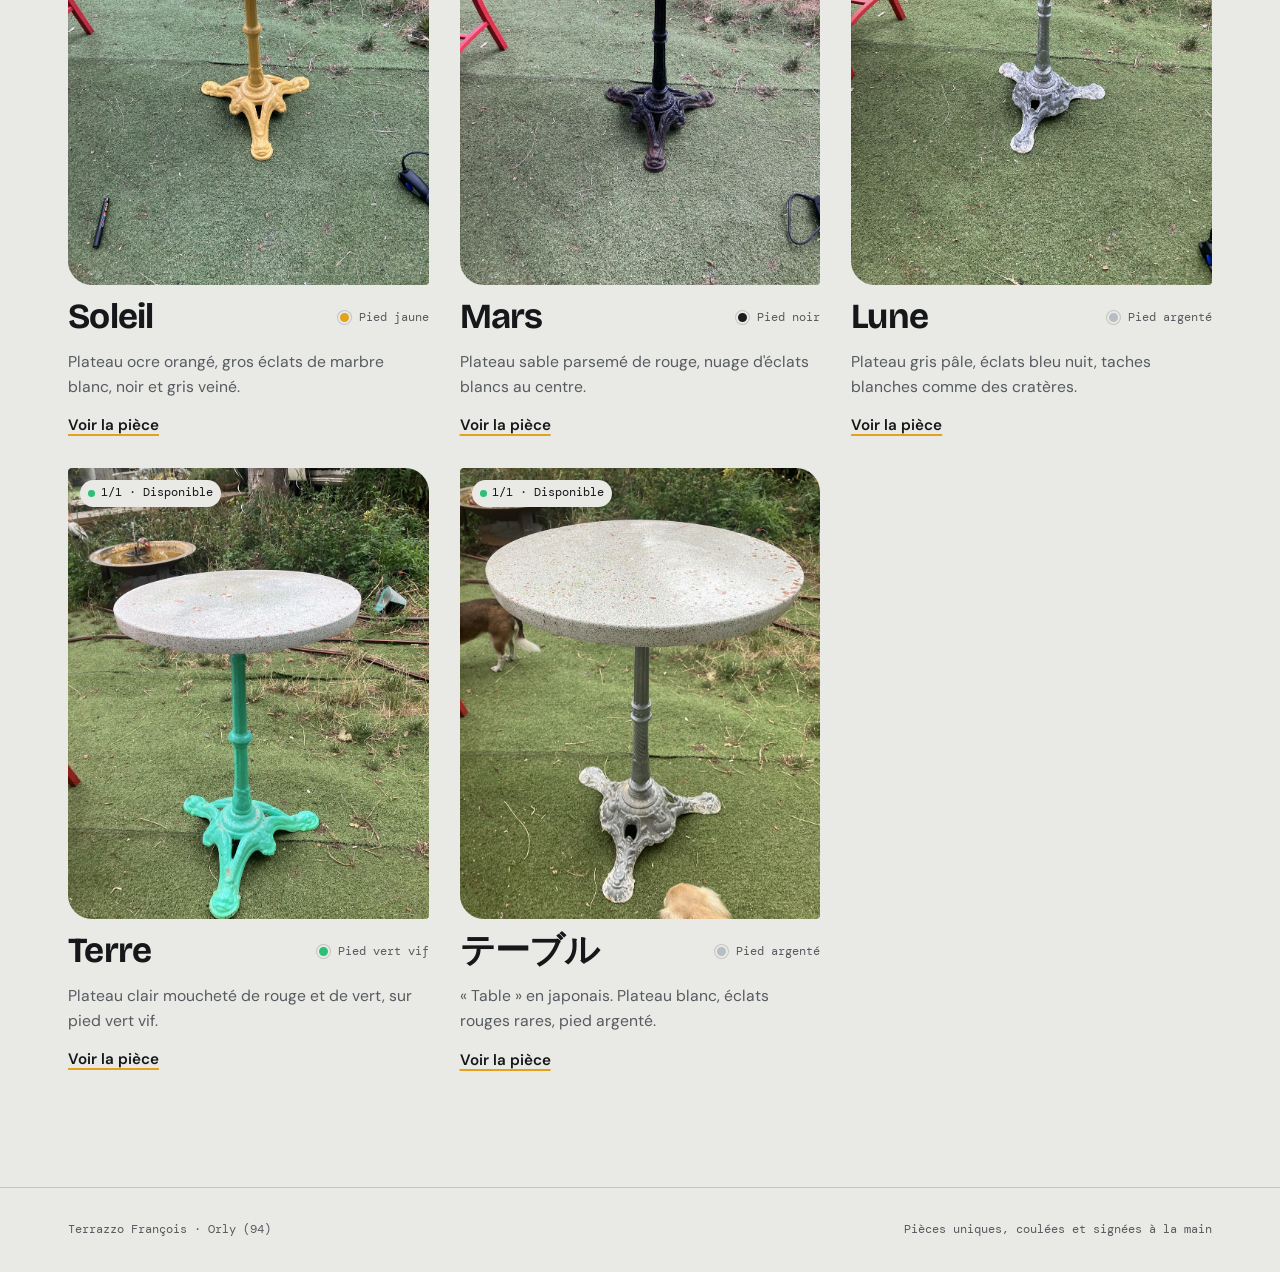
==== commit b0a7f986: "Série 0 : L'Univers, facture comme certificat d'authenticité Co-Authored-By: Claude Sonnet 5.5 <nore" ====
--- a/tables/earth/index.html
+++ b/tables/earth/index.html
@@ -42,11 +42,11 @@
         <div class="thumbs" id="thumbs"><a href="../../img/earth-1.jpg" data-i="0" aria-label="Photo 1" aria-current="true"><img src="../../img/earth-1.jpg" alt="" loading="lazy" width="150" height="150"></a><a href="../../img/earth-2.jpg" data-i="1" aria-label="Photo 2"><img src="../../img/earth-2.jpg" alt="" loading="lazy" width="150" height="150"></a><a href="../../img/earth-3.jpg" data-i="2" aria-label="Photo 3"><img src="../../img/earth-3.jpg" alt="" loading="lazy" width="150" height="150"></a><a href="../../img/earth-4.jpg" data-i="3" aria-label="Photo 4"><img src="../../img/earth-4.jpg" alt="" loading="lazy" width="150" height="150"></a></div>
       </div>
       <div class="info">
-        <p class="insc">ŒUVRE UNIQUE 1/1 · SIGNÉE ET DATÉE 14/07/2025</p>
+        <p class="insc">ŒUVRE UNIQUE 1/1 · SÉRIE 0 · 14/07/2025</p>
         <h1><span class="pre">Table en terrazzo</span>Earth</h1>
         <p>Même famille que Terre, même pied vert, mais les éclats sont tombés autrement. Plateau clair, fins éclats rouges et verts, quelques taches plus larges. La preuve que deux plateaux ne se ressemblent jamais.</p>
-        <p class="artline">Art fonctionnel : elle se pose comme une table et se regarde comme une sculpture. Exemplaire unique, première série.</p>
-        <dl class="spec"><div><dt>Plateau</dt><dd>Terrazzo rond coulé main. Blanc cassé, éclats rouges et verts, taches plus larges</dd></div><div><dt>Dimensions</dt><dd>Ø 49,5 cm · épaisseur 3,5 cm · hauteur totale 71 cm</dd></div><div><dt>Pied</dt><dd>Pied de bistrot repeint en vert vif</dd></div><div><dt>Fixation</dt><dd>Vissé sur une cale en bois de parquet</dd></div><div><dt>Gravure</dt><dd>Nom, signature et date au dos</dd></div><div><dt>Prix</dt><dd>Sur demande</dd></div><div><dt>Édition</dt><dd>Exemplaire unique, première série</dd></div><div><dt>Statut</dt><dd>Disponible</dd></div></dl>
+        <p class="artline">Art fonctionnel : elle se pose comme une table et se regarde comme une sculpture. Exemplaire unique, Série 0 : L'Univers.</p>
+        <dl class="spec"><div><dt>Plateau</dt><dd>Terrazzo rond coulé main. Blanc cassé, éclats rouges et verts, taches plus larges</dd></div><div><dt>Dimensions</dt><dd>Ø 49,5 cm · épaisseur 3,5 cm · hauteur totale 71 cm</dd></div><div><dt>Pied</dt><dd>Pied de bistrot repeint en vert vif</dd></div><div><dt>Fixation</dt><dd>Vissé sur une cale en bois de parquet</dd></div><div><dt>Gravure</dt><dd>Nom, signature et date au dos</dd></div><div><dt>Prix</dt><dd>Sur demande</dd></div><div><dt>Édition</dt><dd>Exemplaire unique, Série 0 : L&#x27;Univers</dd></div><div><dt>Certificat</dt><dd>La facture fait office de certificat d&#x27;authenticité</dd></div><div><dt>Statut</dt><dd>Disponible</dd></div></dl>
         
         <div class="ctas">
           <a class="btn primary" href="tel:+33783925894">Appeler</a>
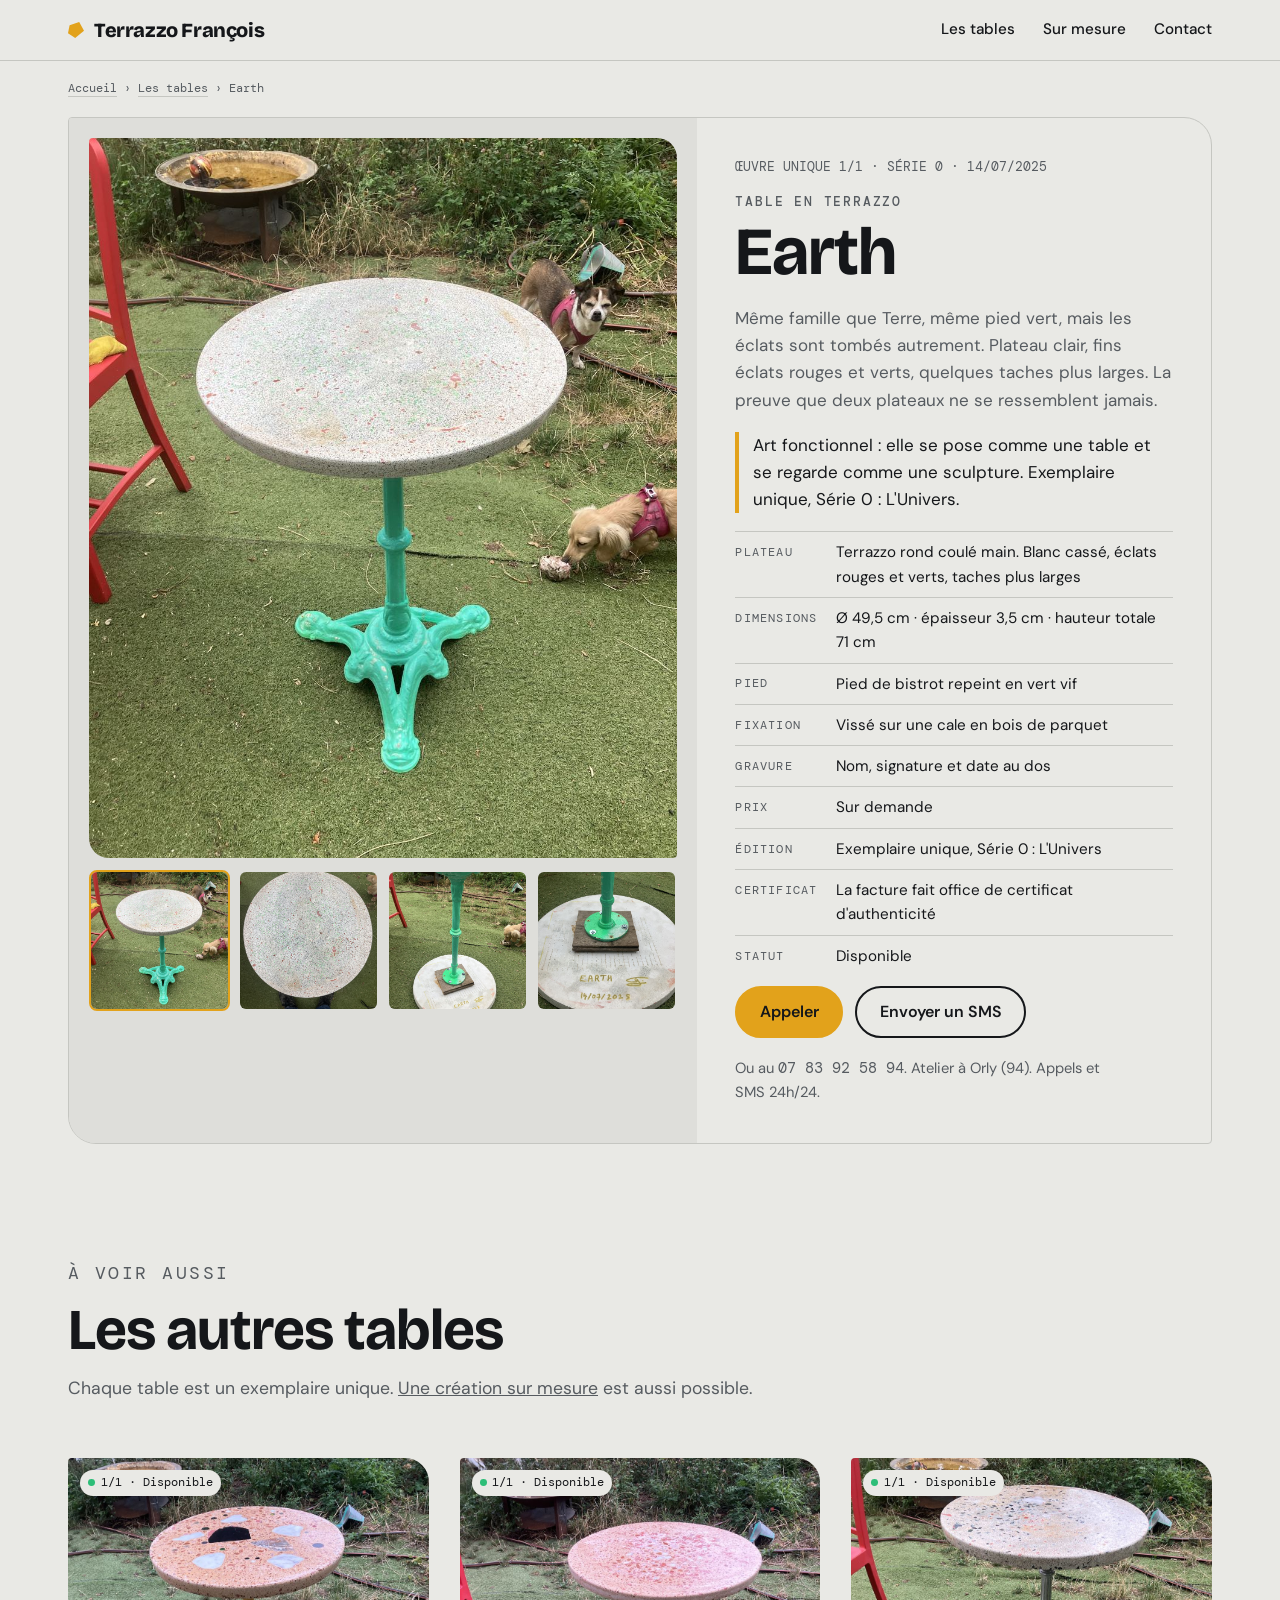
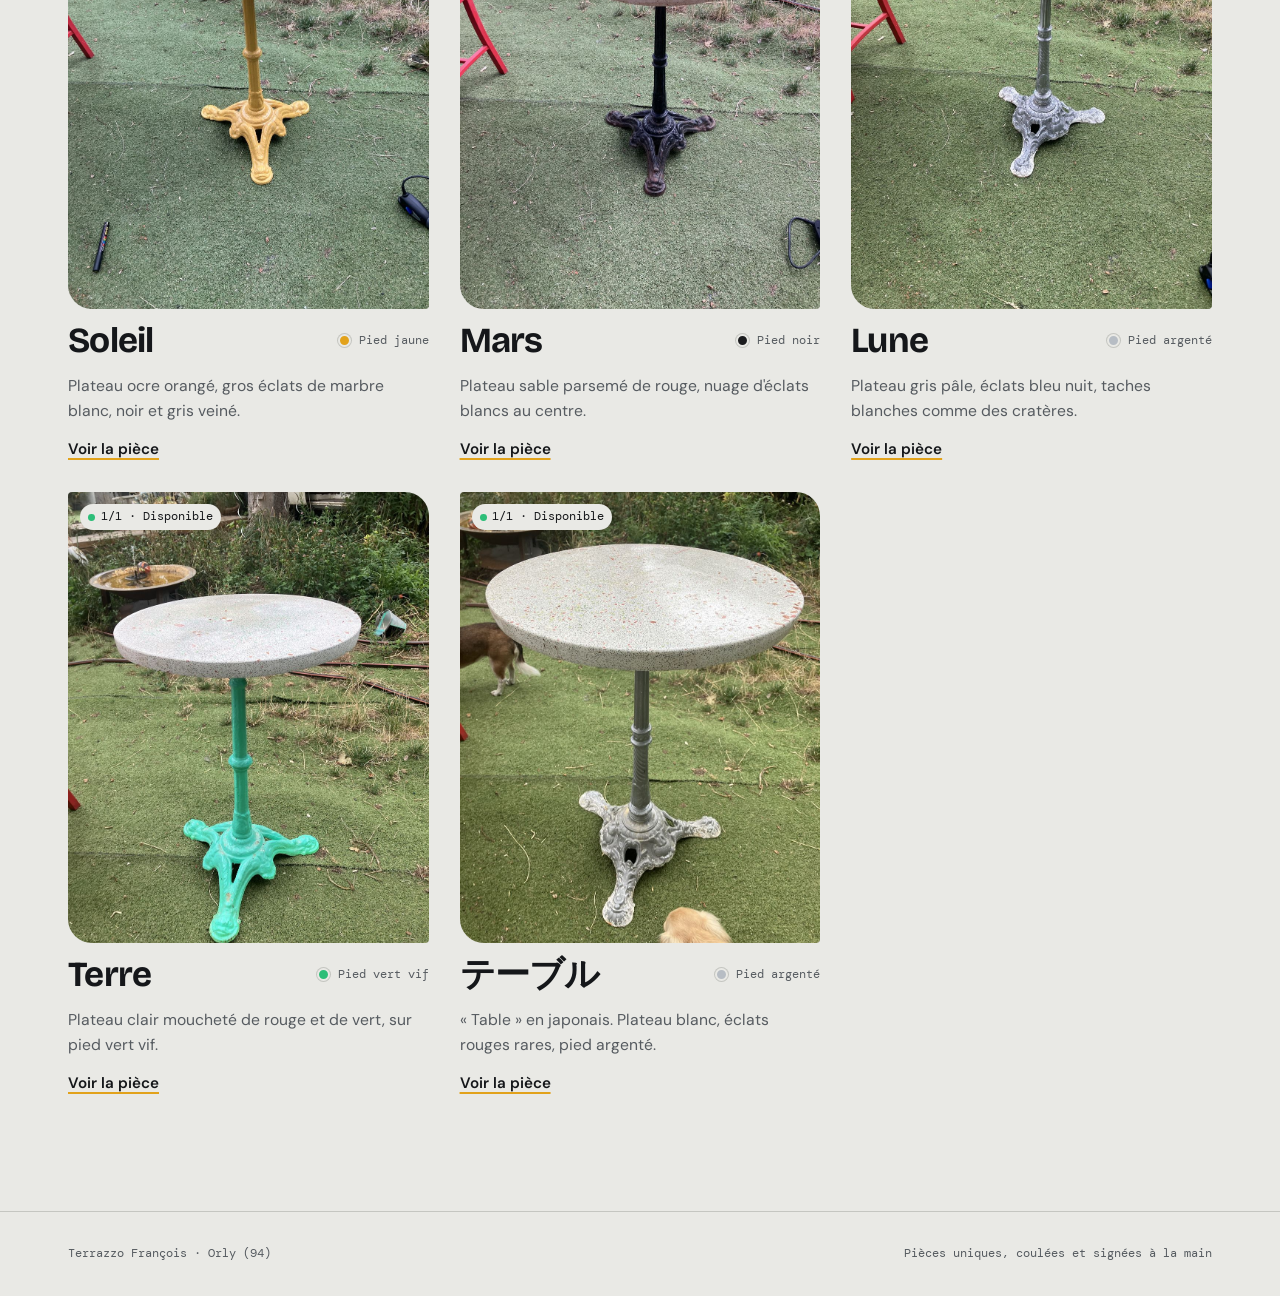
==== commit 2006b041: "Retire la mention sur rendez-vous, joignable 24h/24 par téléphone Co-Authored-By: Claude Sonnet 5.5 " ====
--- a/tables/earth/index.html
+++ b/tables/earth/index.html
@@ -52,7 +52,7 @@
           <a class="btn primary" href="tel:+33783925894">Appeler</a>
           <a class="btn" href="sms:+33783925894?&body=Bonjour%2C%20la%20table%20terrazzo%20Earth%20est-elle%20toujours%20disponible%20%3F">Envoyer un SMS</a>
         </div>
-        <p class="note">Ou au <span class="num">07 83 92 58 94</span>. Atelier à Orly (94), sur rendez-vous.</p>
+        <p class="note">Ou au <span class="num">07 83 92 58 94</span>. Atelier à Orly (94). Appels et SMS 24h/24.</p>
       </div>
     </article>
   </div>
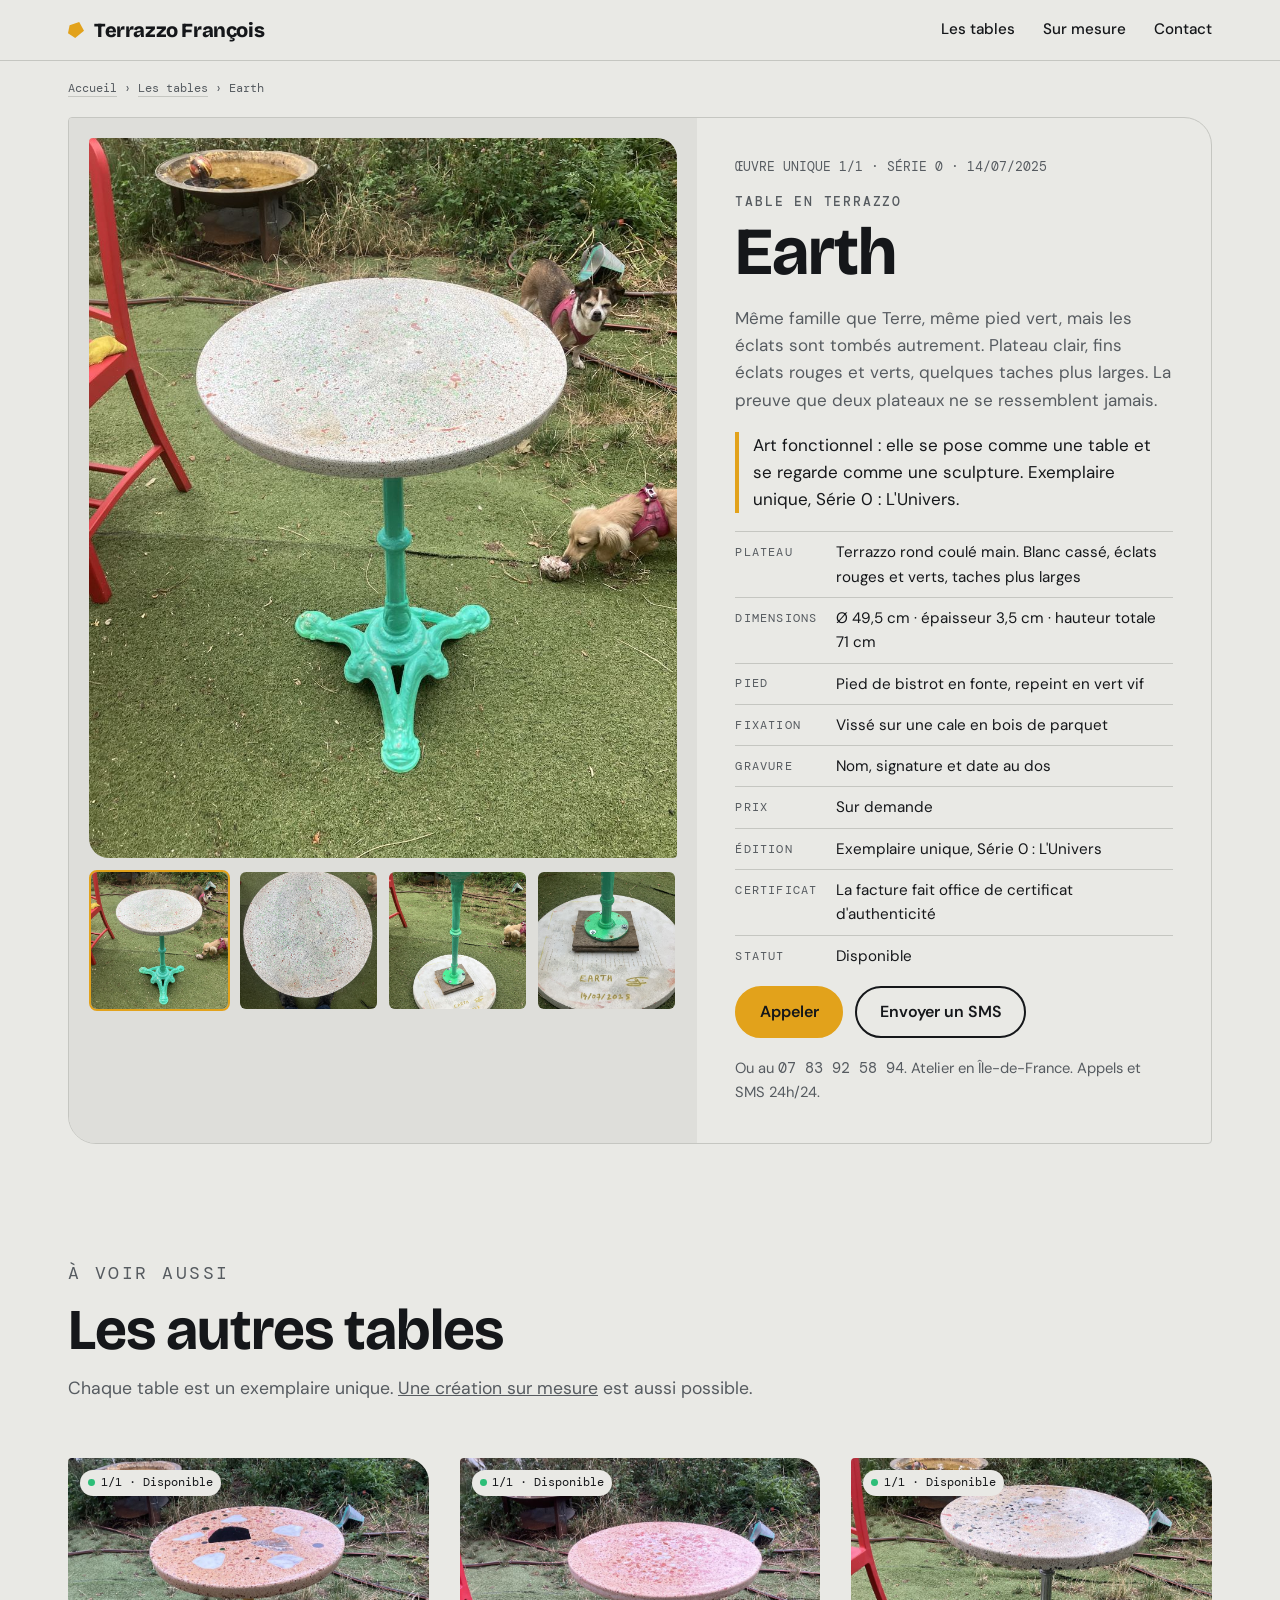
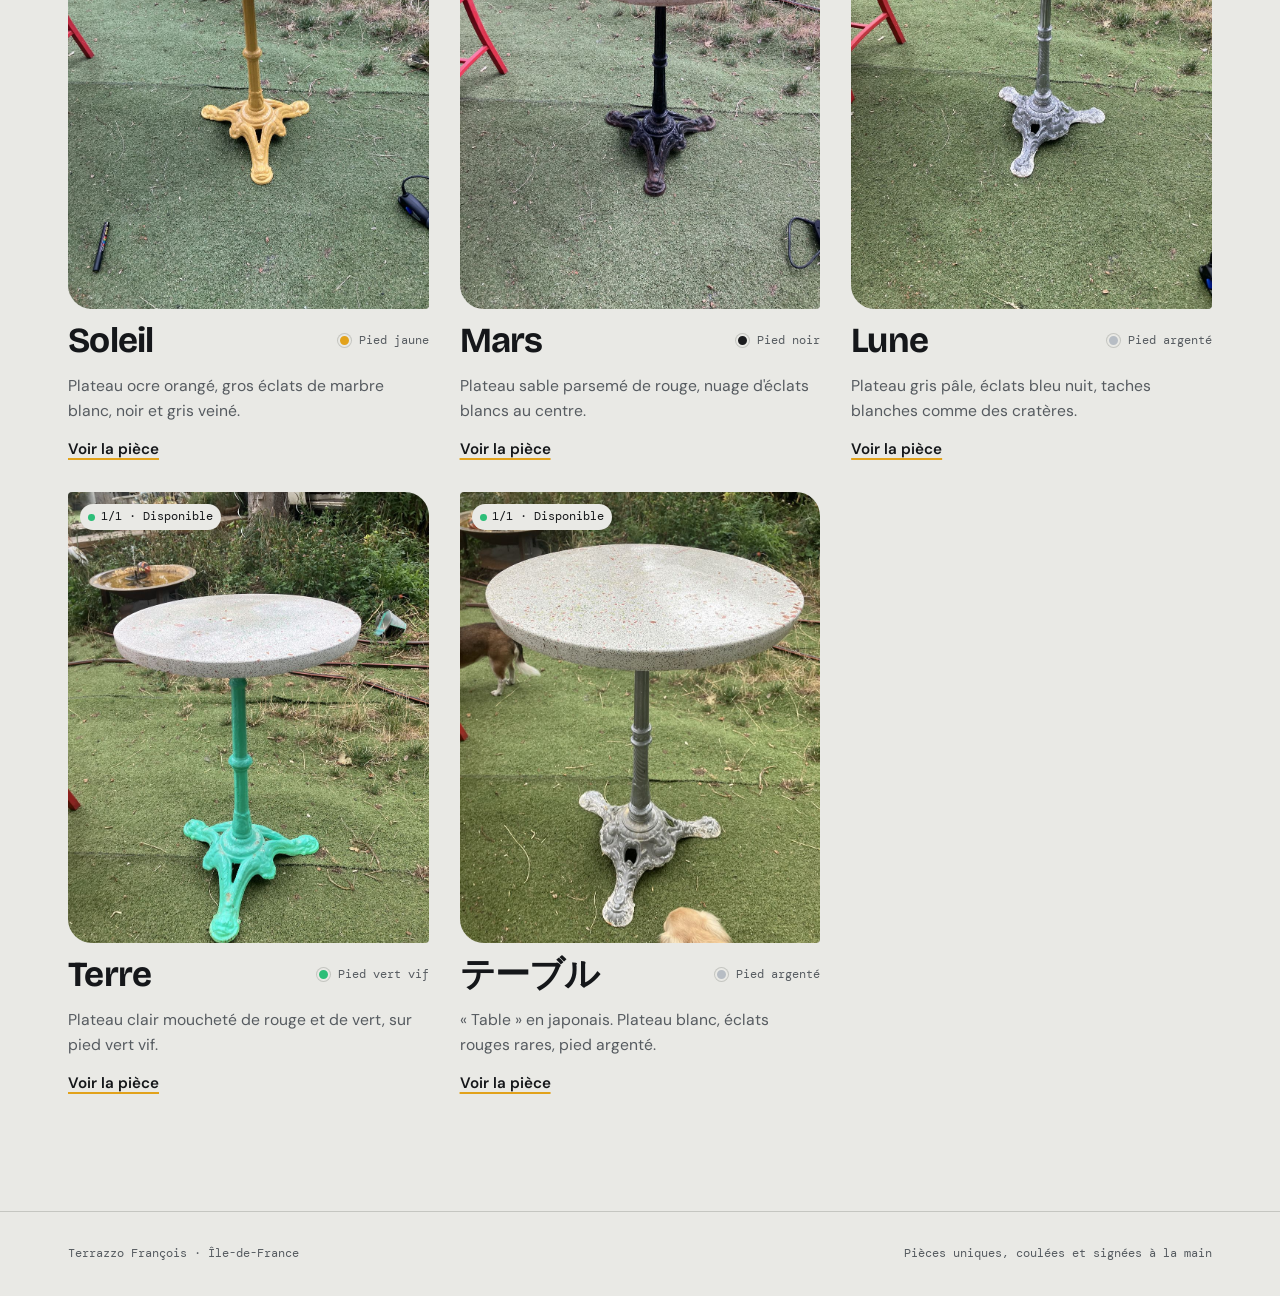
==== commit 1129c083: "Retire Orly du site, pieds en fonte Co-Authored-By: Claude Sonnet 5.5 <noreply@anthropic.com> Claude" ====
--- a/tables/earth/index.html
+++ b/tables/earth/index.html
@@ -4,13 +4,13 @@
 <meta charset="utf-8">
 <meta name="viewport" content="width=device-width, initial-scale=1, viewport-fit=cover">
 <title>Table terrazzo Earth, œuvre unique pied vert vif | Terrazzo François</title>
-<meta name="description" content="Table en terrazzo Earth, œuvre unique coulée main à Orly. Plateau Ø 49,5 cm, pied vert vif, 71 cm de haut. Gravée, signée et datée.">
+<meta name="description" content="Table en terrazzo Earth, œuvre unique coulée main en Île-de-France. Plateau Ø 49,5 cm, pied vert vif, 71 cm de haut. Gravée, signée et datée.">
 <link rel="canonical" href="https://frafra92.github.io/terrazzo/tables/earth/">
 <meta property="og:site_name" content="Terrazzo François">
 <meta property="og:locale" content="fr_FR">
 <meta property="og:type" content="product">
 <meta property="og:title" content="Table terrazzo Earth, œuvre unique pied vert vif | Terrazzo François">
-<meta property="og:description" content="Table en terrazzo Earth, œuvre unique coulée main à Orly. Plateau Ø 49,5 cm, pied vert vif, 71 cm de haut. Gravée, signée et datée.">
+<meta property="og:description" content="Table en terrazzo Earth, œuvre unique coulée main en Île-de-France. Plateau Ø 49,5 cm, pied vert vif, 71 cm de haut. Gravée, signée et datée.">
 <meta property="og:url" content="https://frafra92.github.io/terrazzo/tables/earth/">
 <meta property="og:image" content="https://frafra92.github.io/terrazzo/img/earth-1.jpg">
 <meta name="twitter:card" content="summary_large_image">
@@ -46,13 +46,13 @@
         <h1><span class="pre">Table en terrazzo</span>Earth</h1>
         <p>Même famille que Terre, même pied vert, mais les éclats sont tombés autrement. Plateau clair, fins éclats rouges et verts, quelques taches plus larges. La preuve que deux plateaux ne se ressemblent jamais.</p>
         <p class="artline">Art fonctionnel : elle se pose comme une table et se regarde comme une sculpture. Exemplaire unique, Série 0 : L'Univers.</p>
-        <dl class="spec"><div><dt>Plateau</dt><dd>Terrazzo rond coulé main. Blanc cassé, éclats rouges et verts, taches plus larges</dd></div><div><dt>Dimensions</dt><dd>Ø 49,5 cm · épaisseur 3,5 cm · hauteur totale 71 cm</dd></div><div><dt>Pied</dt><dd>Pied de bistrot repeint en vert vif</dd></div><div><dt>Fixation</dt><dd>Vissé sur une cale en bois de parquet</dd></div><div><dt>Gravure</dt><dd>Nom, signature et date au dos</dd></div><div><dt>Prix</dt><dd>Sur demande</dd></div><div><dt>Édition</dt><dd>Exemplaire unique, Série 0 : L&#x27;Univers</dd></div><div><dt>Certificat</dt><dd>La facture fait office de certificat d&#x27;authenticité</dd></div><div><dt>Statut</dt><dd>Disponible</dd></div></dl>
+        <dl class="spec"><div><dt>Plateau</dt><dd>Terrazzo rond coulé main. Blanc cassé, éclats rouges et verts, taches plus larges</dd></div><div><dt>Dimensions</dt><dd>Ø 49,5 cm · épaisseur 3,5 cm · hauteur totale 71 cm</dd></div><div><dt>Pied</dt><dd>Pied de bistrot en fonte, repeint en vert vif</dd></div><div><dt>Fixation</dt><dd>Vissé sur une cale en bois de parquet</dd></div><div><dt>Gravure</dt><dd>Nom, signature et date au dos</dd></div><div><dt>Prix</dt><dd>Sur demande</dd></div><div><dt>Édition</dt><dd>Exemplaire unique, Série 0 : L&#x27;Univers</dd></div><div><dt>Certificat</dt><dd>La facture fait office de certificat d&#x27;authenticité</dd></div><div><dt>Statut</dt><dd>Disponible</dd></div></dl>
         
         <div class="ctas">
           <a class="btn primary" href="tel:+33783925894">Appeler</a>
           <a class="btn" href="sms:+33783925894?&body=Bonjour%2C%20la%20table%20terrazzo%20Earth%20est-elle%20toujours%20disponible%20%3F">Envoyer un SMS</a>
         </div>
-        <p class="note">Ou au <span class="num">07 83 92 58 94</span>. Atelier à Orly (94). Appels et SMS 24h/24.</p>
+        <p class="note">Ou au <span class="num">07 83 92 58 94</span>. Atelier en Île-de-France. Appels et SMS 24h/24.</p>
       </div>
     </article>
   </div>
@@ -104,7 +104,7 @@
     </div>
   </section>
 </main>
-<footer><div class="wrap"><span>Terrazzo François · Orly (94)</span><span>Pièces uniques, coulées et signées à la main</span></div></footer>
+<footer><div class="wrap"><span>Terrazzo François · Île-de-France</span><span>Pièces uniques, coulées et signées à la main</span></div></footer>
 
 <script>
 (function(){var big=document.getElementById("big"),th=document.getElementById("thumbs");
